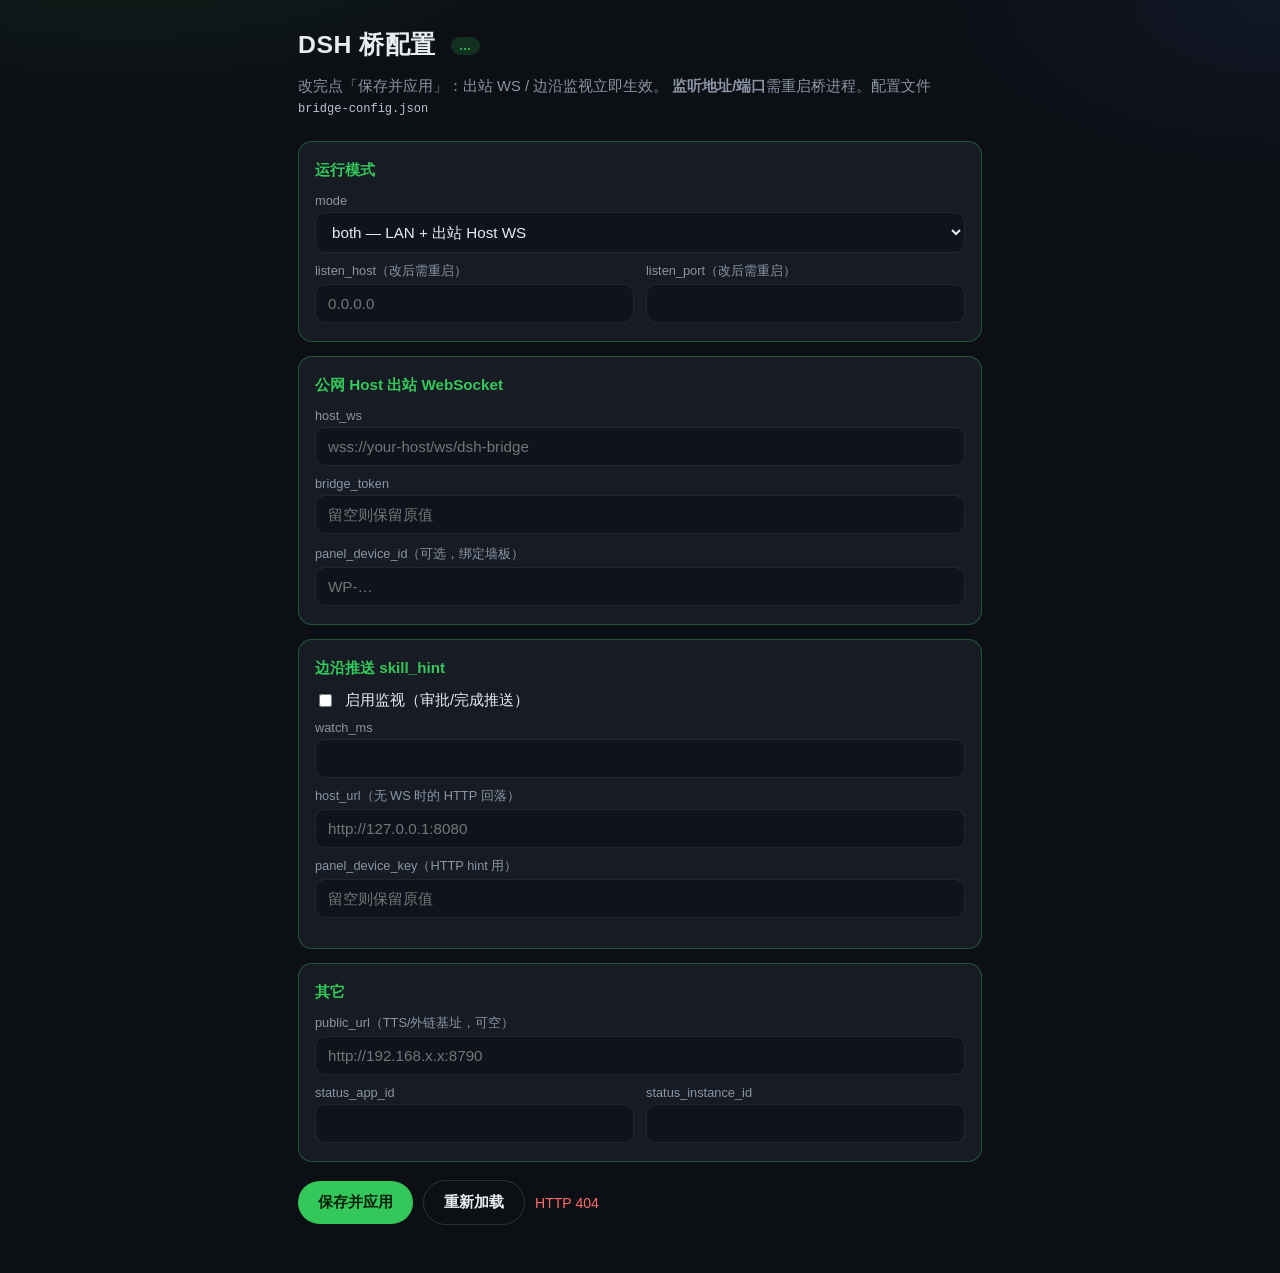
==== tools/dsh-voice-bridge/public/config.html @ 66da8471 "feat(panel): 技能摘要改走小智云 TTS，桥新增 host-ws 出站与配置页 - 本地技能播报弃用桥侧 WAV（生硬且挂 MQTT），改走 listen detect 交小智云 TTS " ====
<!DOCTYPE html>
<html lang="zh-CN">
<head>
  <meta charset="utf-8" />
  <meta name="viewport" content="width=device-width, initial-scale=1" />
  <title>DSH 桥配置</title>
  <style>
    :root {
      --bg: #0c0f14;
      --panel: #161b24;
      --text: #e8ecf1;
      --muted: #8b95a5;
      --accent: #34c759;
      --accent-dim: rgba(52, 199, 89, 0.18);
      --danger: #ff6b6b;
      --border: rgba(52, 199, 89, 0.35);
      --input: #0f141c;
    }
    * { box-sizing: border-box; }
    body {
      margin: 0;
      min-height: 100vh;
      font-family: "Segoe UI", "PingFang SC", "Microsoft YaHei", sans-serif;
      background:
        radial-gradient(900px 420px at 10% -10%, rgba(52, 199, 89, 0.12), transparent 55%),
        radial-gradient(700px 360px at 100% 0%, rgba(64, 120, 255, 0.08), transparent 50%),
        var(--bg);
      color: var(--text);
    }
    main {
      max-width: 720px;
      margin: 0 auto;
      padding: 28px 18px 48px;
    }
    h1 {
      font-size: 1.55rem;
      font-weight: 650;
      letter-spacing: 0.02em;
      margin: 0 0 6px;
    }
    .sub { color: var(--muted); font-size: 0.92rem; margin-bottom: 22px; line-height: 1.45; }
    .card {
      background: var(--panel);
      border: 1px solid var(--border);
      border-radius: 14px;
      padding: 18px 16px;
      margin-bottom: 14px;
    }
    .card h2 {
      font-size: 0.95rem;
      margin: 0 0 12px;
      color: var(--accent);
      font-weight: 600;
    }
    label {
      display: block;
      font-size: 0.8rem;
      color: var(--muted);
      margin: 10px 0 4px;
    }
    input, select {
      width: 100%;
      padding: 10px 12px;
      border-radius: 10px;
      border: 1px solid rgba(255,255,255,0.08);
      background: var(--input);
      color: var(--text);
      font-size: 0.95rem;
    }
    input:focus, select:focus {
      outline: none;
      border-color: var(--accent);
      box-shadow: 0 0 0 3px var(--accent-dim);
    }
    .row {
      display: grid;
      grid-template-columns: 1fr 1fr;
      gap: 12px;
    }
    @media (max-width: 560px) { .row { grid-template-columns: 1fr; } }
    .check {
      display: flex;
      align-items: center;
      gap: 10px;
      margin-top: 12px;
      color: var(--text);
      font-size: 0.92rem;
    }
    .check input { width: auto; }
    .hint { font-size: 0.78rem; color: var(--muted); margin-top: 6px; line-height: 1.4; }
    .actions {
      display: flex;
      flex-wrap: wrap;
      gap: 10px;
      margin-top: 18px;
      align-items: center;
    }
    button {
      border: 0;
      border-radius: 999px;
      padding: 11px 20px;
      font-size: 0.95rem;
      font-weight: 600;
      cursor: pointer;
    }
    .primary { background: var(--accent); color: #06210c; }
    .ghost {
      background: transparent;
      color: var(--text);
      border: 1px solid rgba(255,255,255,0.14);
    }
    #status {
      font-size: 0.88rem;
      color: var(--muted);
      min-height: 1.2em;
    }
    #status.ok { color: var(--accent); }
    #status.err { color: var(--danger); }
    .badge {
      display: inline-block;
      padding: 2px 8px;
      border-radius: 999px;
      background: var(--accent-dim);
      color: var(--accent);
      font-size: 0.75rem;
      margin-left: 8px;
      vertical-align: middle;
    }
    code { font-size: 0.82em; color: #b8c4d4; }
  </style>
</head>
<body>
  <main>
    <h1>DSH 桥配置 <span class="badge" id="online">…</span></h1>
    <p class="sub">
      改完点「保存并应用」：出站 WS / 边沿监视立即生效。
      <strong>监听地址/端口</strong>需重启桥进程。配置文件 <code id="cfgPath">bridge-config.json</code>
    </p>

    <form id="form" autocomplete="off">
      <div class="card">
        <h2>运行模式</h2>
        <label>mode</label>
        <select name="mode">
          <option value="both">both — LAN + 出站 Host WS</option>
          <option value="lan">lan — 仅局域网 HTTP</option>
          <option value="host_ws">host_ws — 本机回环 + 出站 WS</option>
        </select>
        <div class="row">
          <div>
            <label>listen_host（改后需重启）</label>
            <input name="listen_host" placeholder="0.0.0.0" />
          </div>
          <div>
            <label>listen_port（改后需重启）</label>
            <input name="listen_port" type="number" min="1" max="65535" />
          </div>
        </div>
      </div>

      <div class="card">
        <h2>公网 Host 出站 WebSocket</h2>
        <label>host_ws</label>
        <input name="host_ws" placeholder="wss://your-host/ws/dsh-bridge" />
        <label>bridge_token</label>
        <input name="bridge_token" type="password" placeholder="留空则保留原值" />
        <p class="hint" id="tokenHint"></p>
        <label>panel_device_id（可选，绑定墙板）</label>
        <input name="panel_device_id" placeholder="WP-…" />
      </div>

      <div class="card">
        <h2>边沿推送 skill_hint</h2>
        <label class="check"><input name="watch" type="checkbox" /> 启用监视（审批/完成推送）</label>
        <label>watch_ms</label>
        <input name="watch_ms" type="number" min="2000" step="500" />
        <label>host_url（无 WS 时的 HTTP 回落）</label>
        <input name="host_url" placeholder="http://127.0.0.1:8080" />
        <label>panel_device_key（HTTP hint 用）</label>
        <input name="panel_device_key" type="password" placeholder="留空则保留原值" />
        <p class="hint" id="keyHint"></p>
      </div>

      <div class="card">
        <h2>其它</h2>
        <label>public_url（TTS/外链基址，可空）</label>
        <input name="public_url" placeholder="http://192.168.x.x:8790" />
        <div class="row">
          <div>
            <label>status_app_id</label>
            <input name="status_app_id" />
          </div>
          <div>
            <label>status_instance_id</label>
            <input name="status_instance_id" />
          </div>
        </div>
      </div>

      <div class="actions">
        <button type="submit" class="primary">保存并应用</button>
        <button type="button" class="ghost" id="btnReload">重新加载</button>
        <span id="status"></span>
      </div>
    </form>
  </main>
  <script>
    const form = document.getElementById('form');
    const statusEl = document.getElementById('status');
    const onlineEl = document.getElementById('online');

    function setStatus(msg, kind) {
      statusEl.textContent = msg || '';
      statusEl.className = kind || '';
    }

    function fill(cfg) {
      for (const el of form.elements) {
        if (!el.name) continue;
        if (el.type === 'checkbox') {
          el.checked = Boolean(cfg[el.name]);
        } else if (el.name === 'bridge_token' || el.name === 'panel_device_key') {
          el.value = '';
          el.placeholder = cfg[el.name + '_set']
            ? '已设置（' + (cfg[el.name] || '••••') + '），留空保留'
            : '未设置';
        } else if (cfg[el.name] !== undefined && cfg[el.name] !== null) {
          el.value = cfg[el.name];
        }
      }
      document.getElementById('cfgPath').textContent = cfg.config_path || 'bridge-config.json';
      document.getElementById('tokenHint').textContent = cfg.bridge_token_set
        ? '当前已保存 token：' + cfg.bridge_token
        : '尚未设置 bridge_token';
      document.getElementById('keyHint').textContent = cfg.panel_device_key_set
        ? '当前已保存 device key：' + cfg.panel_device_key
        : 'HTTP hint 未设置 device key（有 host_ws 时可不用）';
      onlineEl.textContent = cfg.runtime && cfg.runtime.host_ws_connected
        ? 'Host WS 已连接'
        : (cfg.runtime && cfg.runtime.host_ws_wanted ? 'Host WS 未连' : '仅 LAN');
    }

    async function load() {
      setStatus('加载中…');
      const res = await fetch('/nodelio/dsh/config');
      if (!res.ok) throw new Error('HTTP ' + res.status);
      const cfg = await res.json();
      fill(cfg);
      setStatus('已加载', 'ok');
    }

    form.addEventListener('submit', async (e) => {
      e.preventDefault();
      const body = {};
      for (const el of form.elements) {
        if (!el.name) continue;
        if (el.type === 'checkbox') body[el.name] = el.checked;
        else if (el.type === 'number') body[el.name] = el.value === '' ? undefined : Number(el.value);
        else body[el.name] = el.value;
      }
      setStatus('保存中…');
      try {
        const res = await fetch('/nodelio/dsh/config', {
          method: 'PUT',
          headers: { 'content-type': 'application/json' },
          body: JSON.stringify(body),
        });
        const data = await res.json();
        if (!res.ok) throw new Error(data.error || ('HTTP ' + res.status));
        fill(data.config || data);
        let msg = '已保存并热应用';
        if (data.listen_changed) msg += ' · 监听地址已变，请重启桥';
        setStatus(msg, 'ok');
      } catch (err) {
        setStatus(err.message || String(err), 'err');
      }
    });

    document.getElementById('btnReload').addEventListener('click', () => {
      load().catch((e) => setStatus(e.message, 'err'));
    });

    load().catch((e) => setStatus(e.message, 'err'));
    setInterval(() => {
      fetch('/nodelio/dsh/config')
        .then((r) => r.json())
        .then((cfg) => {
          onlineEl.textContent = cfg.runtime && cfg.runtime.host_ws_connected
            ? 'Host WS 已连接'
            : (cfg.runtime && cfg.runtime.host_ws_wanted ? 'Host WS 未连' : '仅 LAN');
        })
        .catch(() => {});
    }, 5000);
  </script>
</body>
</html>
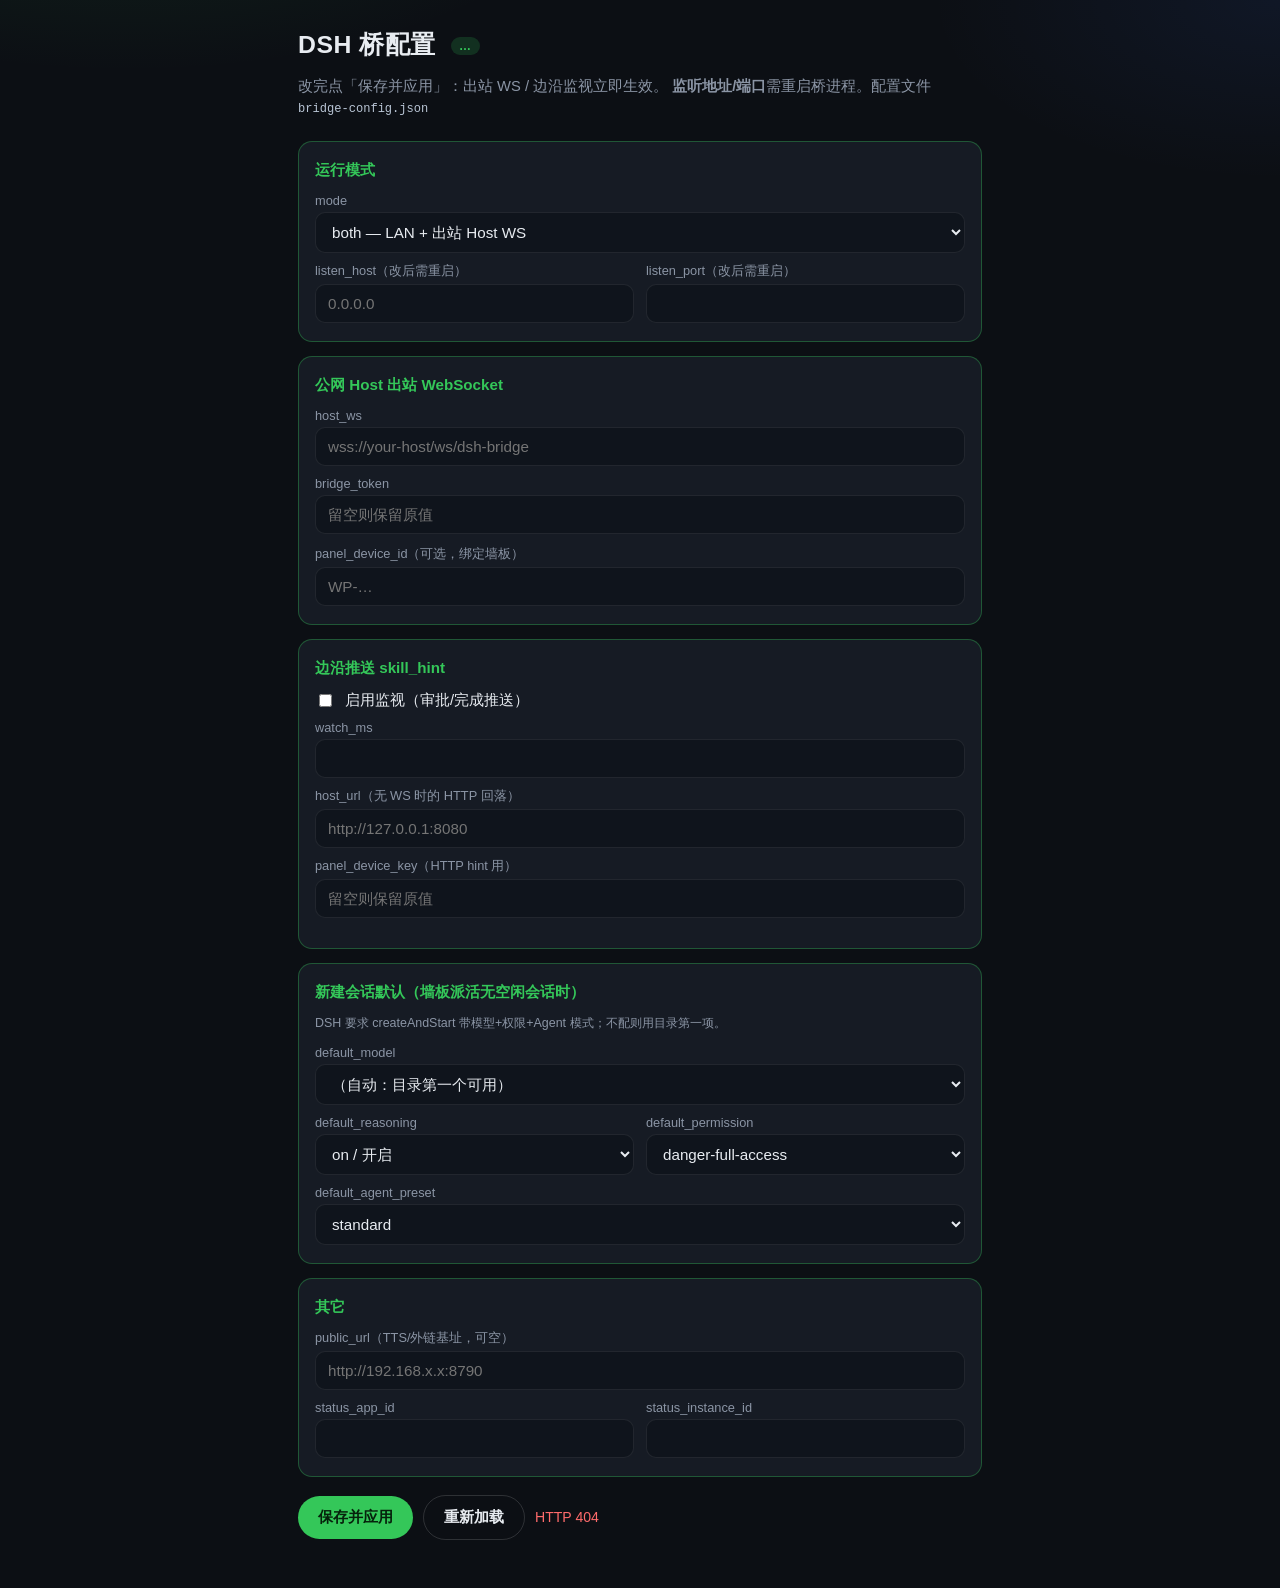
==== commit e357bf79: "feat(panel): AI 抽屉头栏 48px 触控达标，派活即显已投递卡，桥自动选模型 - AI 抽屉头栏 48px / 关闭最小化钮 44px，整卡可点防穿透下层设备卡 - 续聊/派活发出瞬间" ====
--- a/tools/dsh-voice-bridge/public/config.html
+++ b/tools/dsh-voice-bridge/public/config.html
@@ -182,6 +182,40 @@
       </div>
 
       <div class="card">
+        <h2>新建会话默认（墙板派活无空闲会话时）</h2>
+        <p class="hint">DSH 要求 createAndStart 带模型+权限+Agent 模式；不配则用目录第一项。</p>
+        <label>default_model</label>
+        <select name="default_model" id="selModel">
+          <option value="">（自动：目录第一个可用）</option>
+        </select>
+        <div class="row">
+          <div>
+            <label>default_reasoning</label>
+            <select name="default_reasoning" id="selReasoning">
+              <option value="on">on / 开启</option>
+              <option value="off">off / 关闭</option>
+              <option value="high">high</option>
+            </select>
+          </div>
+          <div>
+            <label>default_permission</label>
+            <select name="default_permission" id="selPerm">
+              <option value="danger-full-access">danger-full-access</option>
+              <option value="workspace-write">workspace-write</option>
+              <option value="read-only">read-only</option>
+            </select>
+          </div>
+        </div>
+        <label>default_agent_preset</label>
+        <select name="default_agent_preset" id="selAgent">
+          <option value="standard">standard</option>
+          <option value="ptc">ptc</option>
+          <option value="minimal">minimal</option>
+          <option value="cordis">cordis</option>
+        </select>
+      </div>
+
+      <div class="card">
         <h2>其它</h2>
         <label>public_url（TTS/外链基址，可空）</label>
         <input name="public_url" placeholder="http://192.168.x.x:8790" />
@@ -212,6 +246,76 @@
     function setStatus(msg, kind) {
       statusEl.textContent = msg || '';
       statusEl.className = kind || '';
+    }
+
+    function ensureOption(sel, value, label) {
+      if (!value) return;
+      for (const o of sel.options) {
+        if (o.value === value) return;
+      }
+      const opt = document.createElement('option');
+      opt.value = value;
+      opt.textContent = label || value;
+      sel.appendChild(opt);
+    }
+
+    async function loadCatalog(cfg) {
+      const selModel = document.getElementById('selModel');
+      const selPerm = document.getElementById('selPerm');
+      const selAgent = document.getElementById('selAgent');
+      const selReasoning = document.getElementById('selReasoning');
+      try {
+        const res = await fetch('/nodelio/dsh/catalog');
+        if (!res.ok) throw new Error('catalog HTTP ' + res.status);
+        const cat = await res.json();
+        const keepModel = selModel.value;
+        selModel.innerHTML = '<option value=\"\">（自动：目录第一个可用）</option>';
+        for (const m of cat.models || []) {
+          const opt = document.createElement('option');
+          opt.value = m.value;
+          opt.textContent = m.title || m.value;
+          selModel.appendChild(opt);
+        }
+        if (cfg.default_model) ensureOption(selModel, cfg.default_model, cfg.default_model);
+        selModel.value = cfg.default_model || keepModel || '';
+
+        const keepPerm = selPerm.value;
+        selPerm.innerHTML = '';
+        for (const p of cat.permissions || []) {
+          const opt = document.createElement('option');
+          opt.value = p.value;
+          opt.textContent = p.value + (p.title && p.title !== p.value ? ' · ' + p.title : '');
+          selPerm.appendChild(opt);
+        }
+        if (cfg.default_permission) ensureOption(selPerm, cfg.default_permission, cfg.default_permission);
+        selPerm.value = cfg.default_permission || keepPerm || 'danger-full-access';
+
+        const keepAgent = selAgent.value;
+        selAgent.innerHTML = '';
+        for (const a of cat.agent_presets || []) {
+          const opt = document.createElement('option');
+          opt.value = a.id;
+          opt.textContent = a.name || a.id;
+          selAgent.appendChild(opt);
+        }
+        if (!selAgent.options.length) {
+          for (const v of ['standard', 'ptc', 'minimal', 'cordis']) {
+            ensureOption(selAgent, v, v);
+          }
+        }
+        if (cfg.default_agent_preset) ensureOption(selAgent, cfg.default_agent_preset, cfg.default_agent_preset);
+        selAgent.value = cfg.default_agent_preset || keepAgent || 'standard';
+
+        if (cfg.default_reasoning) {
+          ensureOption(selReasoning, cfg.default_reasoning, cfg.default_reasoning);
+          selReasoning.value = cfg.default_reasoning;
+        }
+      } catch (e) {
+        console.warn(e);
+        if (cfg.default_model) ensureOption(selModel, cfg.default_model, cfg.default_model);
+        if (cfg.default_permission) ensureOption(selPerm, cfg.default_permission, cfg.default_permission);
+        if (cfg.default_agent_preset) ensureOption(selAgent, cfg.default_agent_preset, cfg.default_agent_preset);
+      }
     }
 
     function fill(cfg) {
@@ -224,6 +328,8 @@
           el.placeholder = cfg[el.name + '_set']
             ? '已设置（' + (cfg[el.name] || '••••') + '），留空保留'
             : '未设置';
+        } else if (el.tagName === 'SELECT') {
+          /* catalog 填充后再设 */
         } else if (cfg[el.name] !== undefined && cfg[el.name] !== null) {
           el.value = cfg[el.name];
         }
@@ -238,6 +344,7 @@
       onlineEl.textContent = cfg.runtime && cfg.runtime.host_ws_connected
         ? 'Host WS 已连接'
         : (cfg.runtime && cfg.runtime.host_ws_wanted ? 'Host WS 未连' : '仅 LAN');
+      return loadCatalog(cfg);
     }
 
     async function load() {
@@ -245,7 +352,7 @@
       const res = await fetch('/nodelio/dsh/config');
       if (!res.ok) throw new Error('HTTP ' + res.status);
       const cfg = await res.json();
-      fill(cfg);
+      await fill(cfg);
       setStatus('已加载', 'ok');
     }
 
@@ -267,7 +374,7 @@
         });
         const data = await res.json();
         if (!res.ok) throw new Error(data.error || ('HTTP ' + res.status));
-        fill(data.config || data);
+        await fill(data.config || data);
         let msg = '已保存并热应用';
         if (data.listen_changed) msg += ' · 监听地址已变，请重启桥';
         setStatus(msg, 'ok');
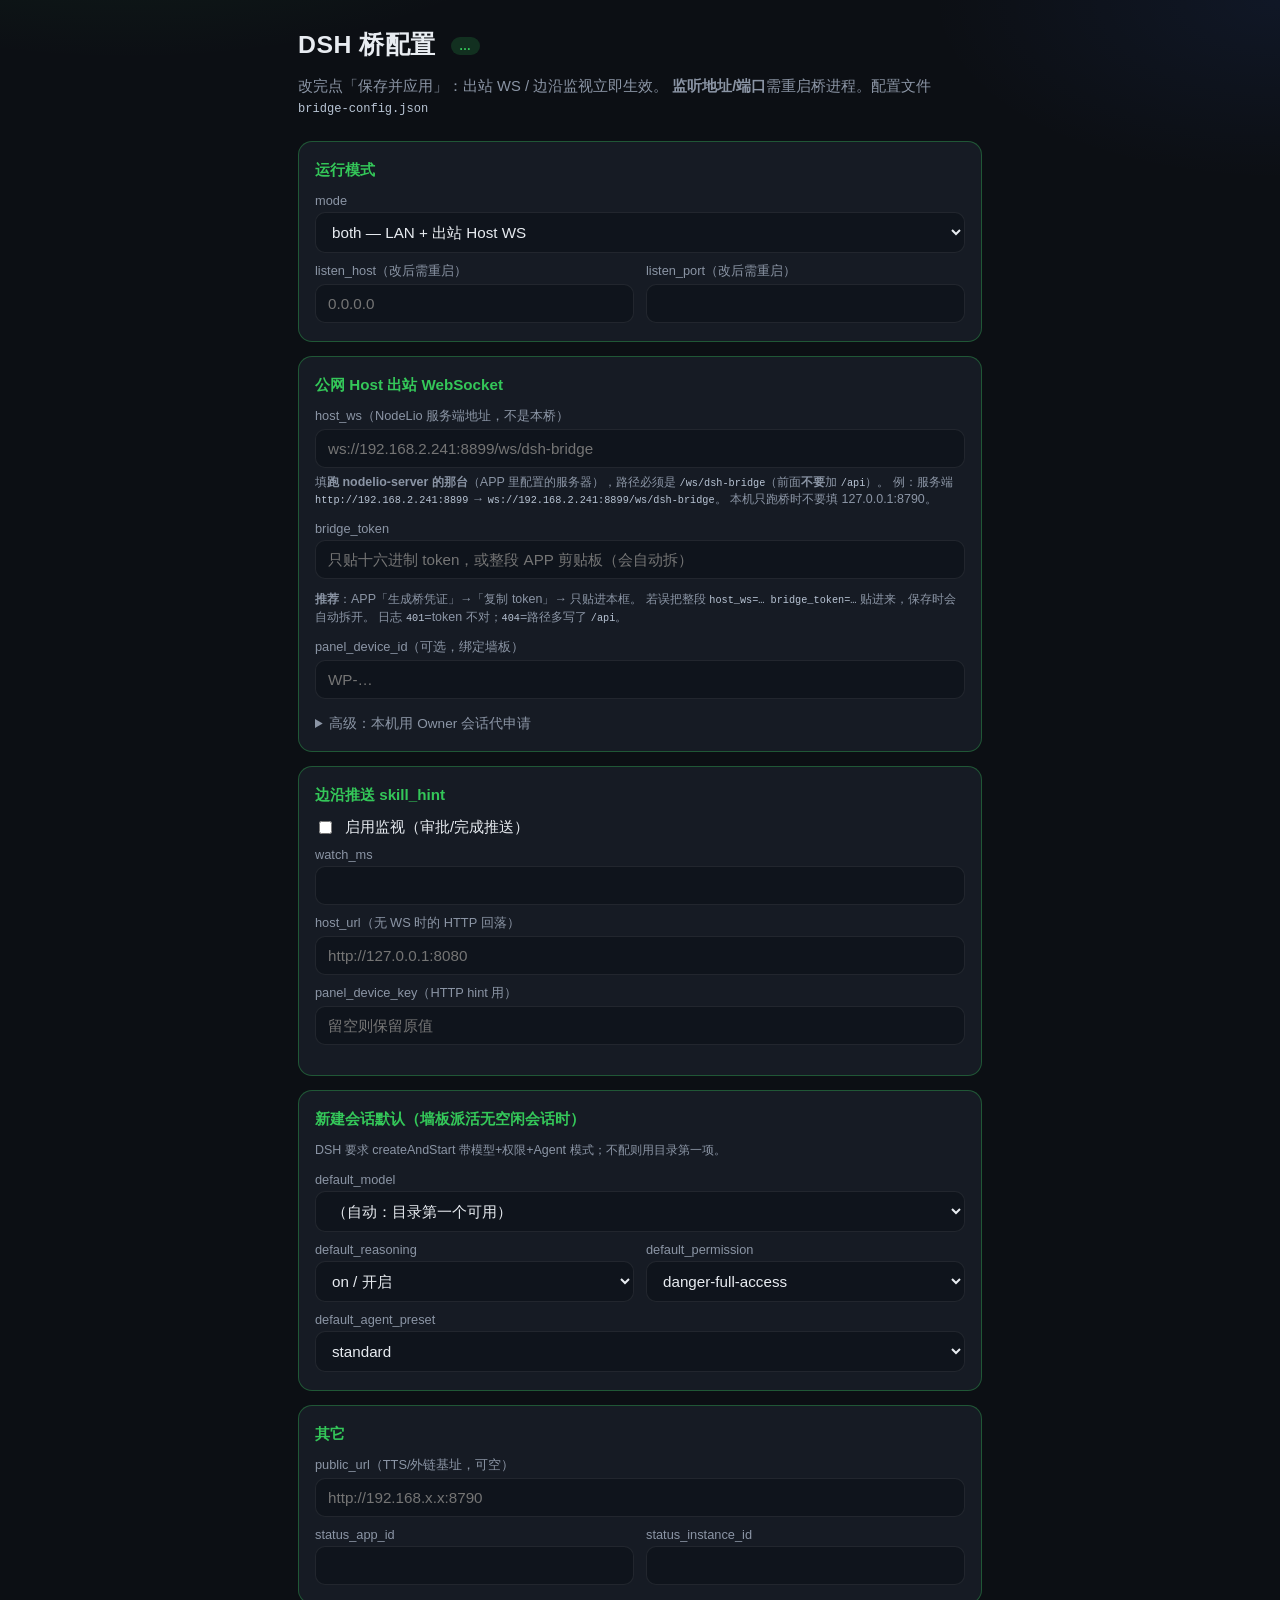
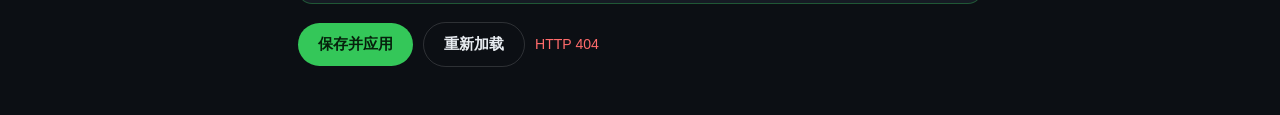
==== commit dcd6080c: "feat(bridge): 公网 Host 出站桥、桥端市场源、详情 TTS 开关 ## 出站 Host WS（lib/host-ws.mjs）  家庭桥主动连 Host 的 /ws/dsh-brid" ====
--- a/tools/dsh-voice-bridge/public/config.html
+++ b/tools/dsh-voice-bridge/public/config.html
@@ -160,13 +160,40 @@
 
       <div class="card">
         <h2>公网 Host 出站 WebSocket</h2>
-        <label>host_ws</label>
-        <input name="host_ws" placeholder="wss://your-host/ws/dsh-bridge" />
+        <label>host_ws（NodeLio 服务端地址，不是本桥）</label>
+        <input name="host_ws" placeholder="ws://192.168.2.241:8899/ws/dsh-bridge" />
+        <p class="hint">
+          填<strong>跑 nodelio-server 的那台</strong>（APP 里配置的服务器），路径必须是
+          <code>/ws/dsh-bridge</code>（前面<strong>不要</strong>加 <code>/api</code>）。
+          例：服务端 <code>http://192.168.2.241:8899</code> →
+          <code>ws://192.168.2.241:8899/ws/dsh-bridge</code>。
+          本机只跑桥时不要填 127.0.0.1:8790。
+        </p>
         <label>bridge_token</label>
-        <input name="bridge_token" type="password" placeholder="留空则保留原值" />
+        <input name="bridge_token" type="password" placeholder="只贴十六进制 token，或整段 APP 剪贴板（会自动拆）" />
         <p class="hint" id="tokenHint"></p>
+        <p class="hint">
+          <strong>推荐</strong>：APP「生成桥凭证」→「复制 token」→ 只贴进本框。
+          若误把整段 <code>host_ws=… bridge_token=…</code> 贴进来，保存时会自动拆开。
+          日志 <code>401</code>=token 不对；<code>404</code>=路径多写了 <code>/api</code>。
+        </p>
         <label>panel_device_id（可选，绑定墙板）</label>
         <input name="panel_device_id" placeholder="WP-…" />
+
+        <details style="margin-top:16px">
+          <summary style="cursor:pointer;color:var(--muted);font-size:0.85rem">高级：本机用 Owner 会话代申请</summary>
+          <p class="hint">
+            一般不必用。若你已有 APP 的 Owner Token，可在此代签（不会写入配置文件）。
+          </p>
+          <label>Owner</label>
+          <input id="claimOwner" autocomplete="username" placeholder="Owner ID" />
+          <label>Owner Token</label>
+          <input id="claimOwnerToken" type="password" autocomplete="off" placeholder="会话 Token" />
+          <div class="actions" style="margin-top:12px">
+            <button type="button" class="ghost" id="btnClaimToken">代申请并连接</button>
+          </div>
+          <p class="hint" id="claimHint"></p>
+        </details>
       </div>
 
       <div class="card">
@@ -356,8 +383,24 @@
       setStatus('已加载', 'ok');
     }
 
+    function peelPasteFields() {
+      const tokEl = form.elements.bridge_token;
+      const wsEl = form.elements.host_ws;
+      const raw = String((tokEl && tokEl.value) || '') + '\n' + String((wsEl && wsEl.value) || '');
+      if (!/host_ws\s*[=:]/i.test(raw) && !/bridge_token\s*[=:]/i.test(raw)) return;
+      const mWs = raw.match(/host_ws\s*[=:]\s*(\S+)/i);
+      const mTok = raw.match(/bridge_token\s*[=:]\s*([A-Fa-f0-9]{32,})/i);
+      if (mWs && wsEl) wsEl.value = mWs[1].replace(/[,;]+$/, '');
+      if (mTok && tokEl) tokEl.value = mTok[1];
+      setStatus('已从粘贴串拆出 host_ws / bridge_token', 'ok');
+    }
+    form.elements.bridge_token.addEventListener('paste', () => setTimeout(peelPasteFields, 0));
+    form.elements.bridge_token.addEventListener('change', peelPasteFields);
+    form.elements.host_ws.addEventListener('paste', () => setTimeout(peelPasteFields, 0));
+
     form.addEventListener('submit', async (e) => {
       e.preventDefault();
+      peelPasteFields();
       const body = {};
       for (const el of form.elements) {
         if (!el.name) continue;
@@ -387,6 +430,44 @@
       load().catch((e) => setStatus(e.message, 'err'));
     });
 
+    document.getElementById('btnClaimToken').addEventListener('click', async () => {
+      const claimHint = document.getElementById('claimHint');
+      const owner = document.getElementById('claimOwner').value.trim();
+      const owner_token = document.getElementById('claimOwnerToken').value.trim();
+      const host_ws = form.elements.host_ws.value.trim();
+      const host_url = form.elements.host_url.value.trim();
+      const panel_device_id = form.elements.panel_device_id.value.trim();
+      claimHint.textContent = '正在向 Host 申请…';
+      claimHint.style.color = '';
+      setStatus('申请 bridge_token…');
+      try {
+        const res = await fetch('/nodelio/dsh/claim-bridge-token', {
+          method: 'POST',
+          headers: { 'content-type': 'application/json' },
+          body: JSON.stringify({
+            owner,
+            owner_token,
+            host_ws: host_ws || undefined,
+            host_url: host_url || undefined,
+            panel_device_id: panel_device_id || undefined,
+            replace_existing: true,
+            label: 'home-pc',
+          }),
+        });
+        const data = await res.json();
+        if (!res.ok) throw new Error(data.error || ('HTTP ' + res.status));
+        document.getElementById('claimOwnerToken').value = '';
+        await fill(data.config || {});
+        claimHint.textContent = data.hint || '已申请并写入';
+        claimHint.style.color = 'var(--accent)';
+        setStatus('bridge_token 已写入，出站 WS 热应用中', 'ok');
+      } catch (err) {
+        claimHint.textContent = err.message || String(err);
+        claimHint.style.color = 'var(--danger)';
+        setStatus(err.message || String(err), 'err');
+      }
+    });
+
     load().catch((e) => setStatus(e.message, 'err'));
     setInterval(() => {
       fetch('/nodelio/dsh/config')
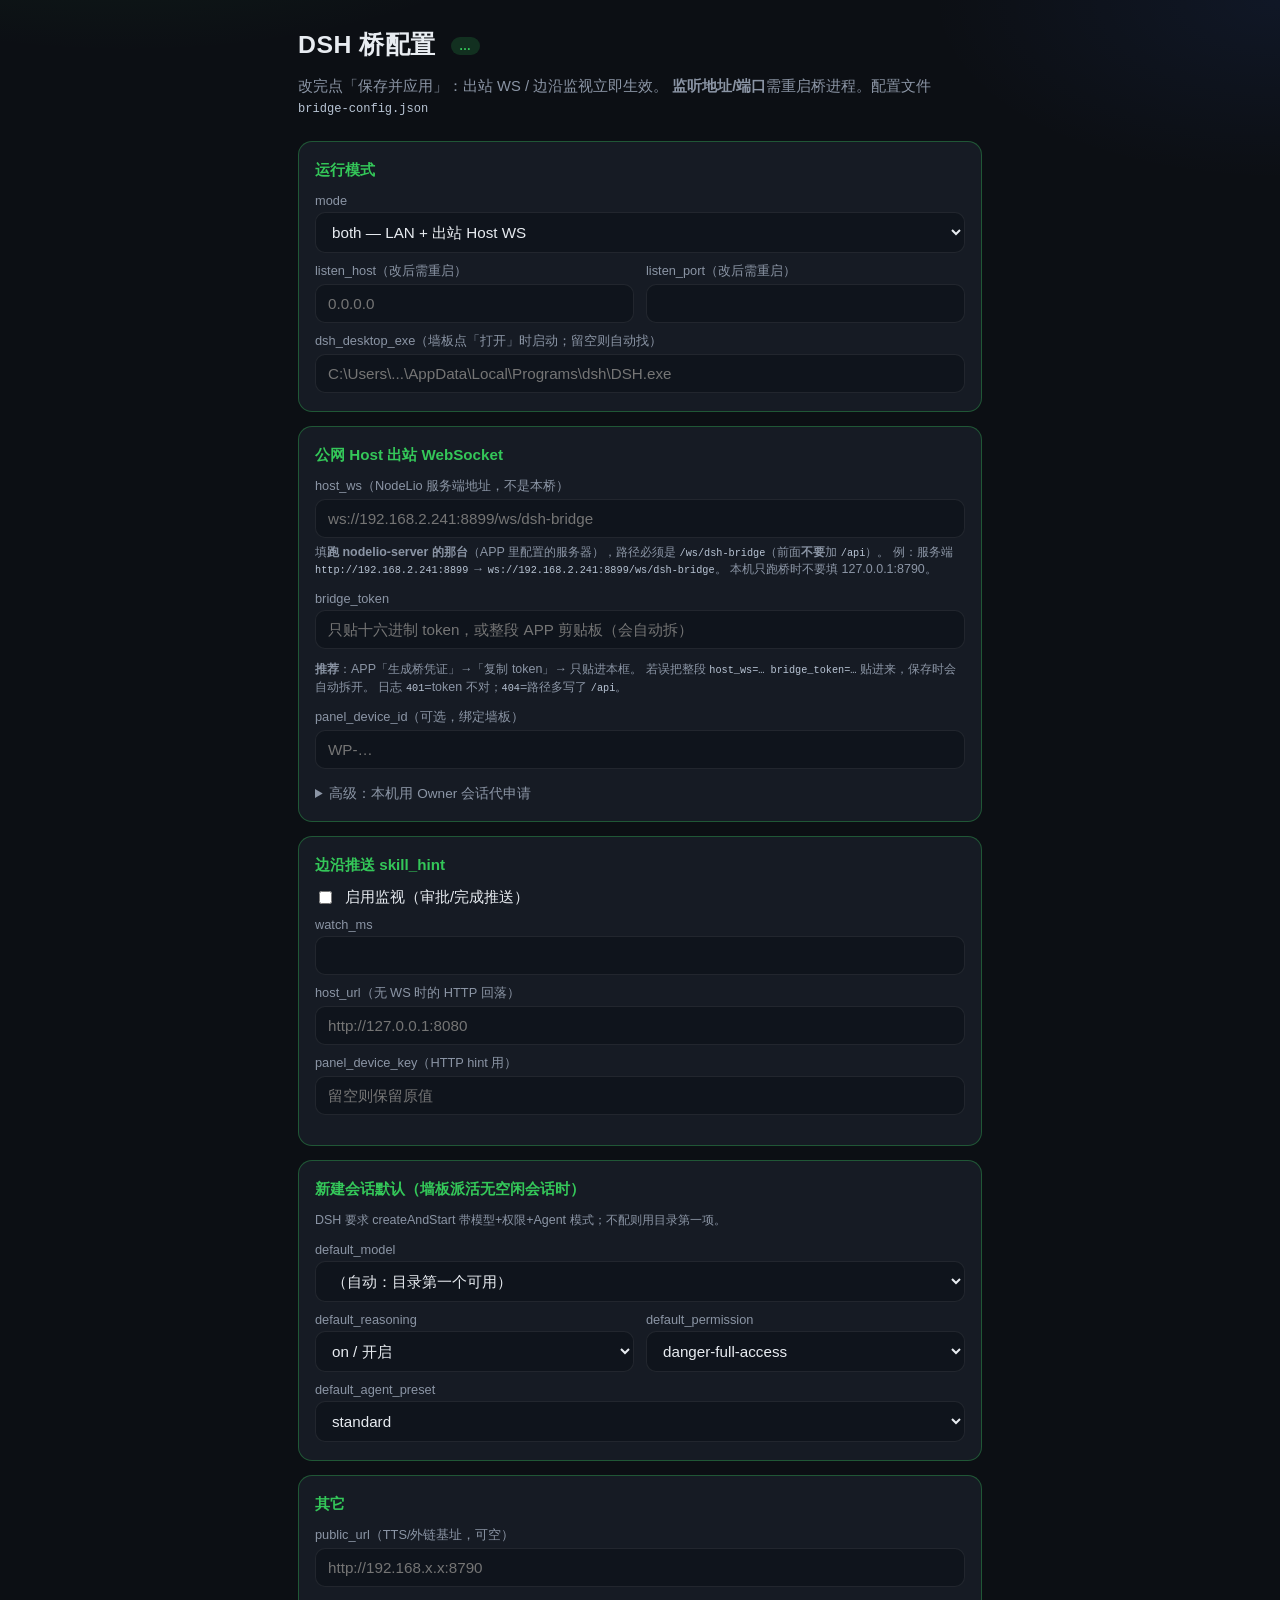
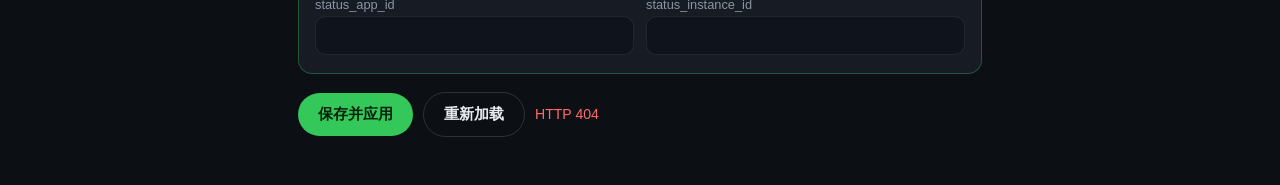
==== commit cb6fbafe: "fix(sila86): 开机不闪屏、唤醒可对话出声，下线本地口令 首页首帧后再开背光；不编唤醒 Opus，listening 即收 UDP TTS。DSH 桥可拉起本机工作台。  Co-author" ====
--- a/tools/dsh-voice-bridge/public/config.html
+++ b/tools/dsh-voice-bridge/public/config.html
@@ -156,6 +156,8 @@
             <input name="listen_port" type="number" min="1" max="65535" />
           </div>
         </div>
+        <label>dsh_desktop_exe（墙板点「打开」时启动；留空则自动找）</label>
+        <input name="dsh_desktop_exe" placeholder="C:\Users\...\AppData\Local\Programs\dsh\DSH.exe" />
       </div>
 
       <div class="card">
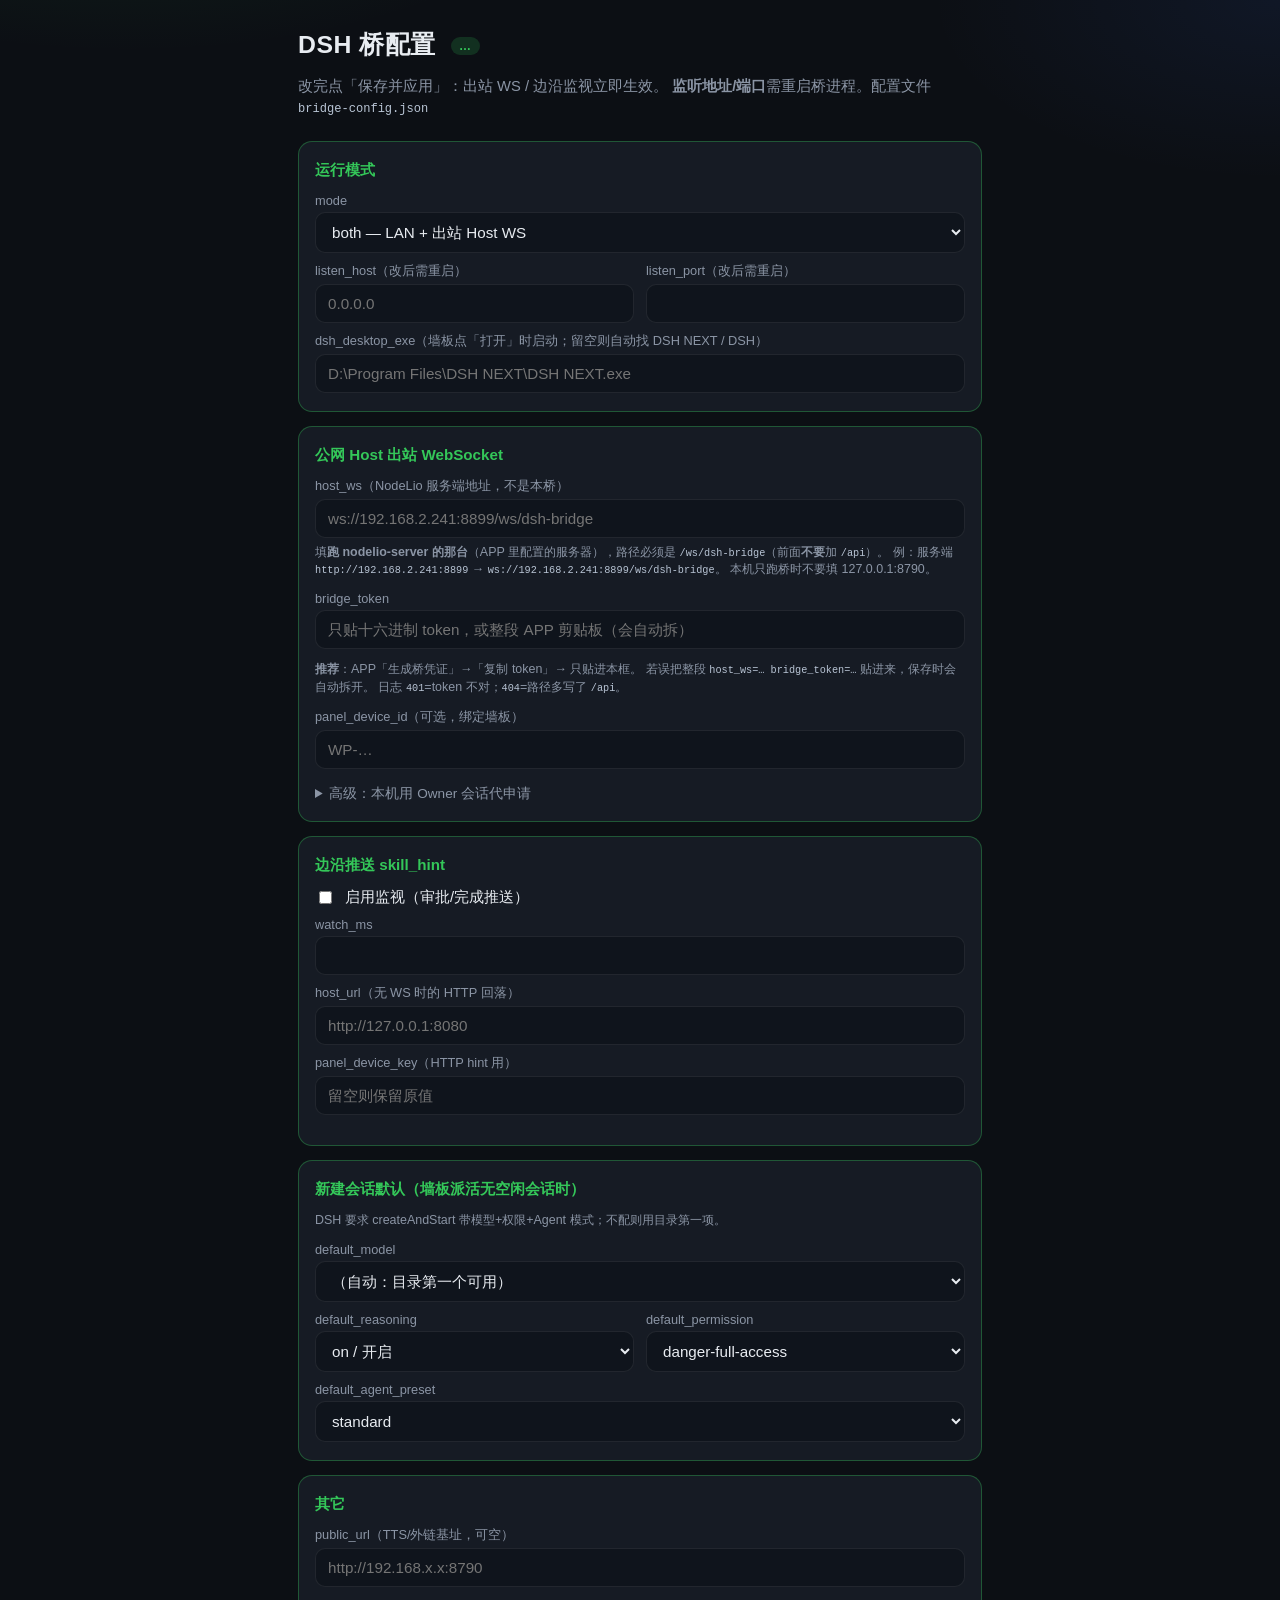
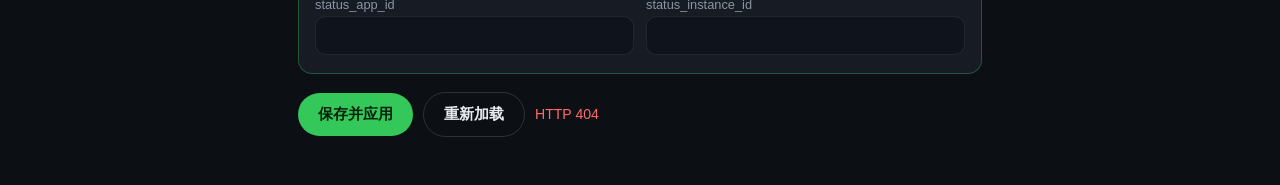
==== commit c5931781: "fix(bridge): 清僵死 endpoint 并重启 DSH NEXT，找安装与拉起更可靠 rpc 新增 purgeStaleEndpoints：endpoint.json 的 pid 已死就删" ====
--- a/tools/dsh-voice-bridge/public/config.html
+++ b/tools/dsh-voice-bridge/public/config.html
@@ -156,8 +156,8 @@
             <input name="listen_port" type="number" min="1" max="65535" />
           </div>
         </div>
-        <label>dsh_desktop_exe（墙板点「打开」时启动；留空则自动找）</label>
-        <input name="dsh_desktop_exe" placeholder="C:\Users\...\AppData\Local\Programs\dsh\DSH.exe" />
+        <label>dsh_desktop_exe（墙板点「打开」时启动；留空则自动找 DSH NEXT / DSH）</label>
+        <input name="dsh_desktop_exe" placeholder="D:\Program Files\DSH NEXT\DSH NEXT.exe" />
       </div>
 
       <div class="card">
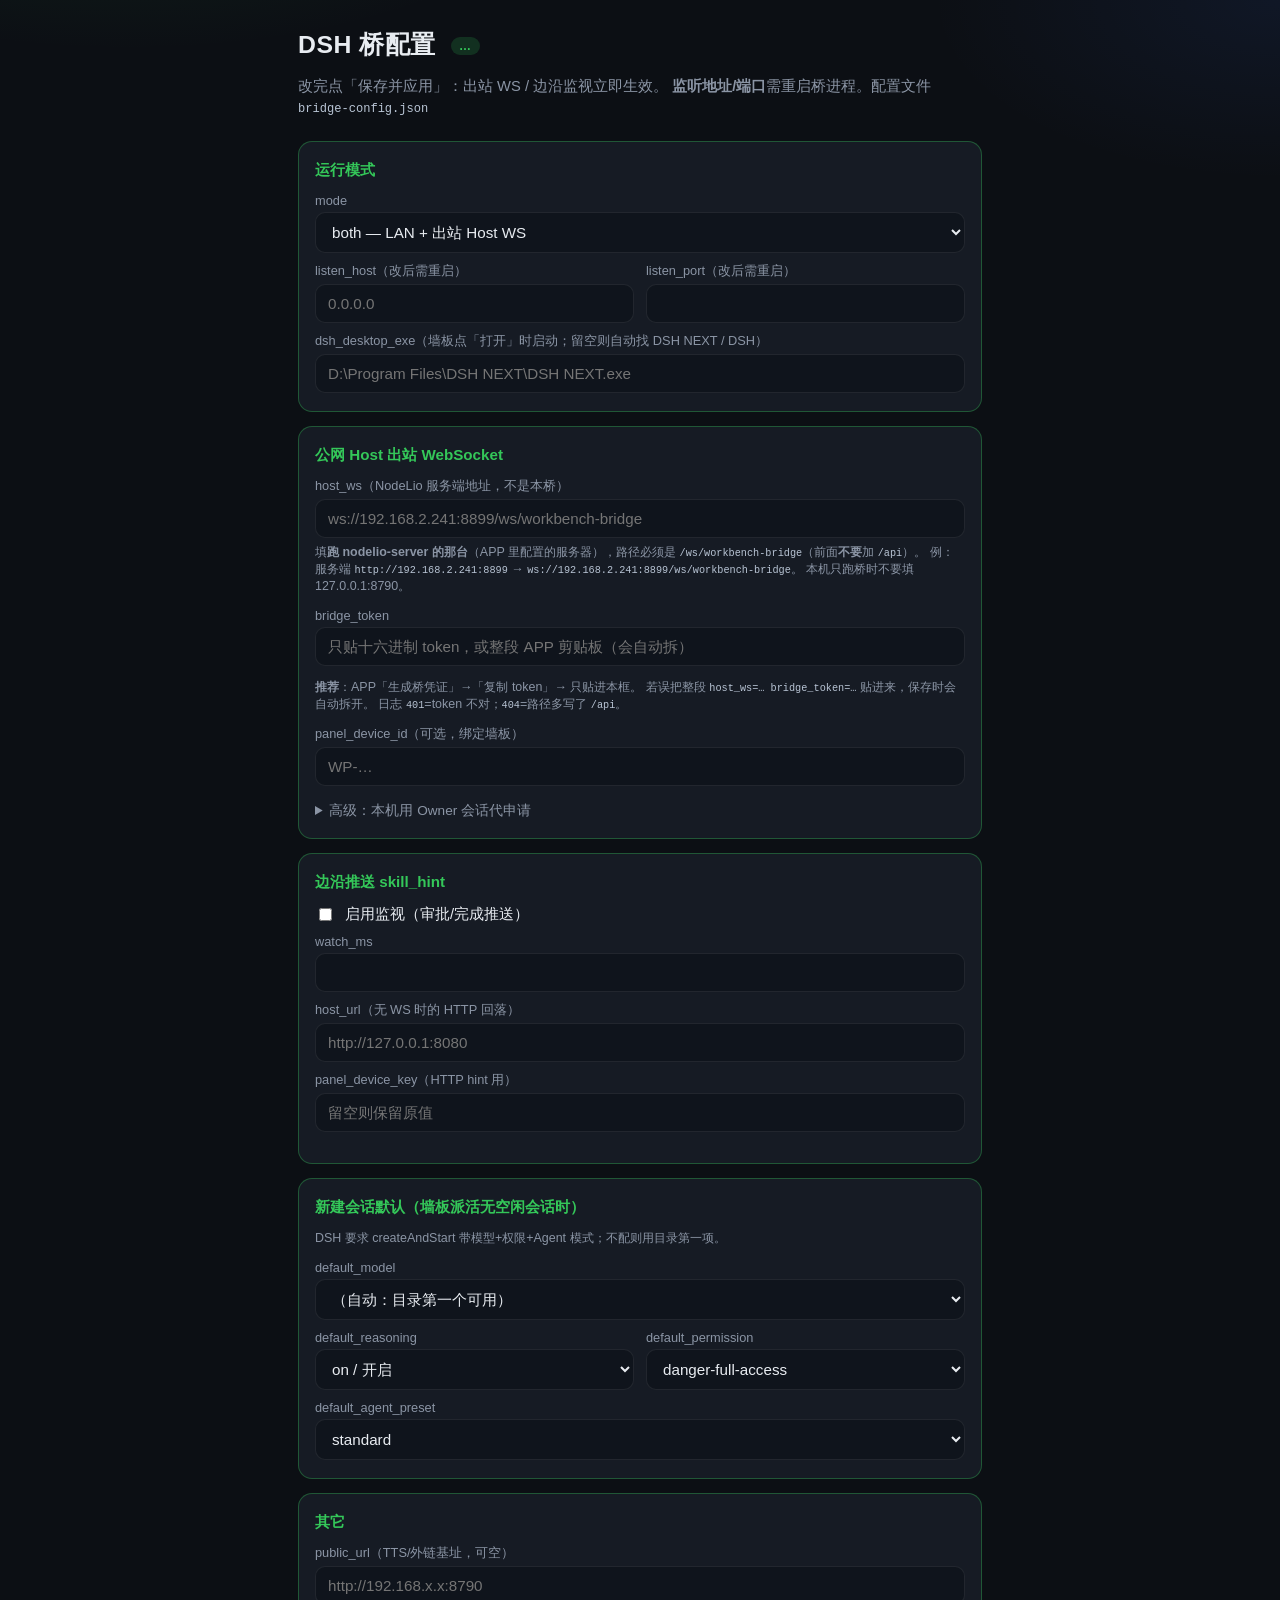
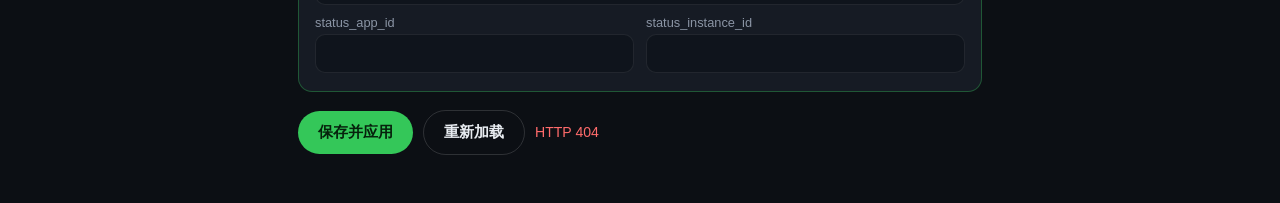
==== commit 230a2625: "工作台桥完善" ====
--- a/tools/dsh-voice-bridge/public/config.html
+++ b/tools/dsh-voice-bridge/public/config.html
@@ -163,12 +163,12 @@
       <div class="card">
         <h2>公网 Host 出站 WebSocket</h2>
         <label>host_ws（NodeLio 服务端地址，不是本桥）</label>
-        <input name="host_ws" placeholder="ws://192.168.2.241:8899/ws/dsh-bridge" />
+        <input name="host_ws" placeholder="ws://192.168.2.241:8899/ws/workbench-bridge" />
         <p class="hint">
           填<strong>跑 nodelio-server 的那台</strong>（APP 里配置的服务器），路径必须是
-          <code>/ws/dsh-bridge</code>（前面<strong>不要</strong>加 <code>/api</code>）。
+          <code>/ws/workbench-bridge</code>（前面<strong>不要</strong>加 <code>/api</code>）。
           例：服务端 <code>http://192.168.2.241:8899</code> →
-          <code>ws://192.168.2.241:8899/ws/dsh-bridge</code>。
+          <code>ws://192.168.2.241:8899/ws/workbench-bridge</code>。
           本机只跑桥时不要填 127.0.0.1:8790。
         </p>
         <label>bridge_token</label>
